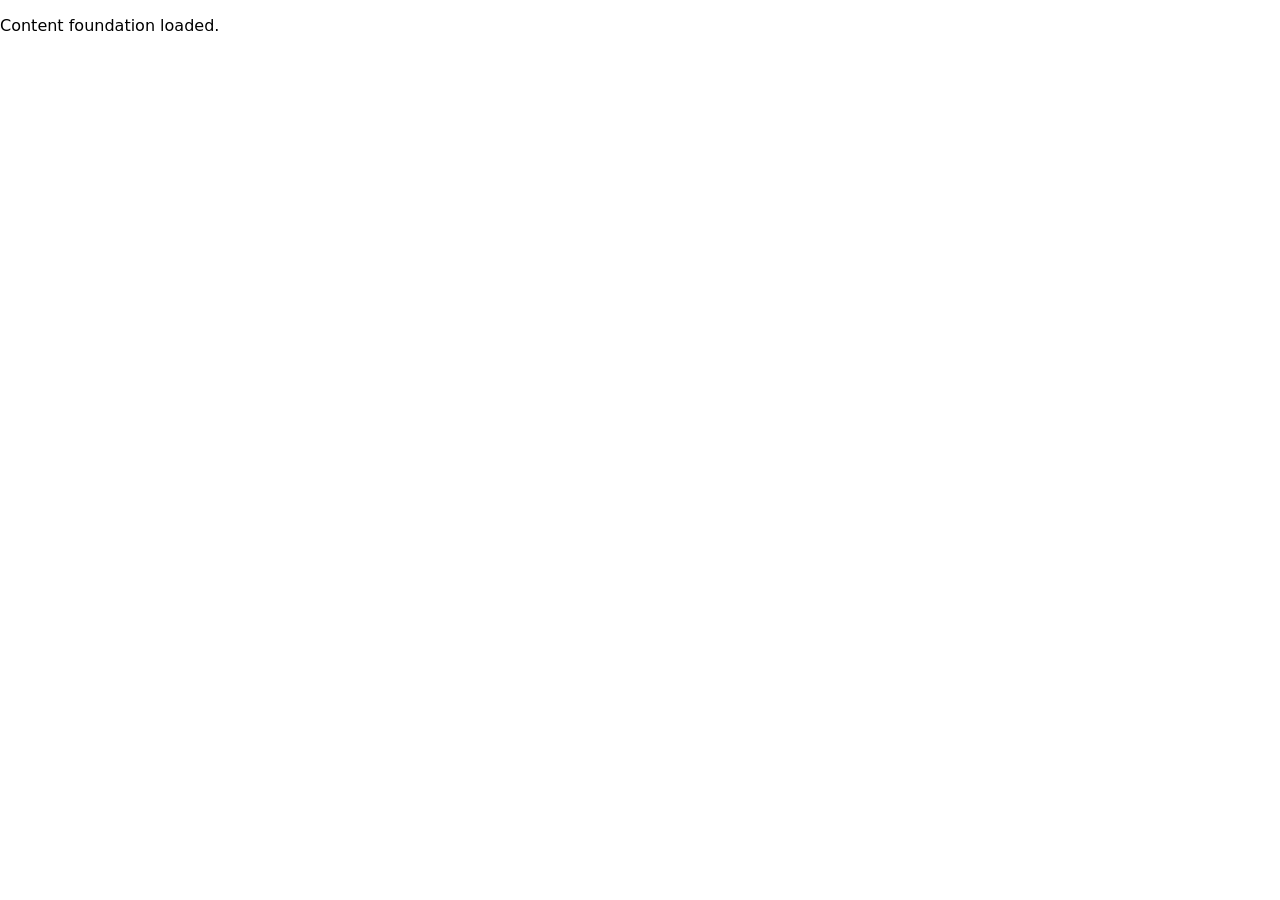
==== index.html @ 55a8b9c8 "Add Phase 1 foundation nad remove v1 Specification" ====
<!doctype html>
<html lang="en">
  <head>
    <meta charset="utf-8">
    <meta name="viewport" content="width=device-width, initial-scale=1">
    <title>Trinity Grade 7 Scales</title>
    <link rel="stylesheet" href="./styles.css">
  </head>
  <body>
    <main id="app" aria-label="Trinity Grade 7 Scales">
      <p>Content foundation loaded.</p>
    </main>
    <script type="module" src="./app.js"></script>
  </body>
</html>
---- styles.css ----
/*
 * Phase 1 intentionally provides only a neutral application shell.
 * Practice-screen design belongs to Phase 4.
 */

:root {
  color-scheme: light;
  font-family: system-ui, sans-serif;
}

body {
  margin: 0;
}
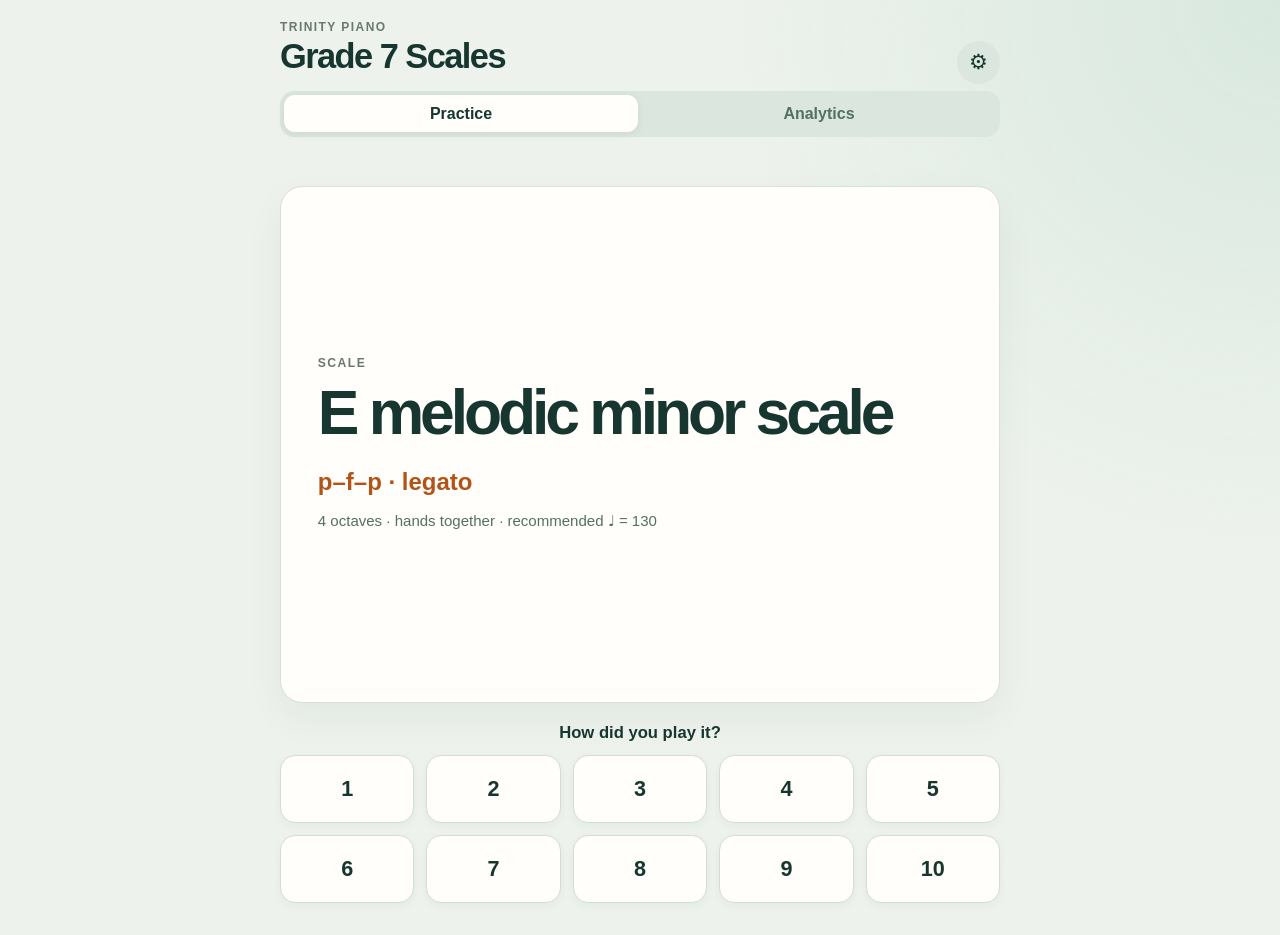
==== commit 0cc4b1c6: "Complete Trinity Grade 7 scales PWA" ====
--- a/index.html
+++ b/index.html
@@ -3,13 +3,80 @@
   <head>
     <meta charset="utf-8">
     <meta name="viewport" content="width=device-width, initial-scale=1">
+    <meta name="theme-color" content="#17362f">
+    <meta name="description" content="A focused Trinity Grade 7 Piano scales practice companion.">
     <title>Trinity Grade 7 Scales</title>
     <link rel="stylesheet" href="./styles.css">
+    <link rel="manifest" href="./manifest.webmanifest">
+    <link rel="icon" href="./icons/icon.svg" type="image/svg+xml">
+    <link rel="apple-touch-icon" href="./icons/icon.svg">
   </head>
   <body>
-    <main id="app" aria-label="Trinity Grade 7 Scales">
-      <p>Content foundation loaded.</p>
+    <main class="app-shell" aria-label="Trinity Grade 7 Scales practice app">
+      <header class="app-header">
+        <p class="eyebrow">Trinity Piano</p>
+        <div class="header-row">
+          <h1>Grade 7 Scales</h1>
+          <button class="icon-button" id="settings-button" type="button" aria-label="Open settings">⚙</button>
+        </div>
+        <nav class="view-tabs" aria-label="Main navigation">
+          <button id="practice-tab" type="button" role="tab" aria-selected="true">Practice</button>
+          <button id="analytics-tab" type="button" role="tab" aria-selected="false">Analytics</button>
+        </nav>
+      </header>
+
+      <p id="app-status" class="app-status" role="status" aria-live="polite"></p>
+
+      <section id="practice-view" class="practice-view" role="tabpanel" aria-labelledby="practice-tab">
+        <div class="practice-card">
+          <p id="card-category" class="card-category"></p>
+          <h2 id="card-name" class="card-name">Loading your first request…</h2>
+          <p id="card-conditions" class="card-conditions"></p>
+          <p id="card-details" class="card-details"></p>
+        </div>
+
+        <section class="score-section" aria-labelledby="score-heading">
+          <p id="score-heading" class="score-heading">How did you play it?</p>
+          <div class="score-grid" id="score-grid">
+            <button type="button" data-score="1" aria-label="Score 1 out of 10">1</button>
+            <button type="button" data-score="2" aria-label="Score 2 out of 10">2</button>
+            <button type="button" data-score="3" aria-label="Score 3 out of 10">3</button>
+            <button type="button" data-score="4" aria-label="Score 4 out of 10">4</button>
+            <button type="button" data-score="5" aria-label="Score 5 out of 10">5</button>
+            <button type="button" data-score="6" aria-label="Score 6 out of 10">6</button>
+            <button type="button" data-score="7" aria-label="Score 7 out of 10">7</button>
+            <button type="button" data-score="8" aria-label="Score 8 out of 10">8</button>
+            <button type="button" data-score="9" aria-label="Score 9 out of 10">9</button>
+            <button type="button" data-score="10" aria-label="Score 10 out of 10">10</button>
+          </div>
+        </section>
+      </section>
+
+      <section id="analytics-view" class="analytics-view" role="tabpanel" aria-labelledby="analytics-tab" hidden>
+        <div id="analytics-content"></div>
+      </section>
     </main>
+
+    <dialog id="settings-dialog" aria-labelledby="settings-title">
+      <form method="dialog" class="settings-panel">
+        <div class="dialog-heading">
+          <h2 id="settings-title">Settings</h2>
+          <button type="submit" class="icon-button" aria-label="Close settings">×</button>
+        </div>
+        <label class="toggle-row" for="speech-enabled">
+          <span>
+            <strong>Speak requests</strong>
+            <small>Uses a local device voice when one is available.</small>
+          </span>
+          <input id="speech-enabled" type="checkbox" checked>
+        </label>
+        <div class="settings-danger">
+          <strong>Reset practice history</strong>
+          <p>This permanently clears scores, review history, and the first-pass queue from this device.</p>
+          <button id="reset-button" class="secondary-button" type="button">Reset history</button>
+        </div>
+      </form>
+    </dialog>
     <script type="module" src="./app.js"></script>
   </body>
 </html>
--- a/styles.css
+++ b/styles.css
@@ -1,13 +1,101 @@
-/*
- * Phase 1 intentionally provides only a neutral application shell.
- * Practice-screen design belongs to Phase 4.
- */
-
 :root {
   color-scheme: light;
-  font-family: system-ui, sans-serif;
+  font-family: ui-rounded, "Avenir Next", Avenir, "Segoe UI", sans-serif;
+  color: #17362f;
+  background: #edf2ec;
 }
+
+* { box-sizing: border-box; }
 
 body {
   margin: 0;
+  min-width: 320px;
+  min-height: 100dvh;
+  background:
+    radial-gradient(circle at 100% 0%, #d8e8df 0, transparent 34rem),
+    #edf2ec;
 }
+
+button, input { font: inherit; }
+
+button { cursor: pointer; }
+
+button:focus-visible, input:focus-visible, summary:focus-visible {
+  outline: 3px solid #bf661f;
+  outline-offset: 3px;
+}
+
+.app-shell {
+  width: min(100%, 48rem);
+  min-height: 100dvh;
+  margin: 0 auto;
+  padding: 1.25rem 1rem calc(2rem + env(safe-area-inset-bottom));
+}
+
+.app-header { padding: env(safe-area-inset-top) 0 1rem; }
+.eyebrow { margin: 0; color: #6a796f; font-size: .75rem; font-weight: 750; letter-spacing: .12em; text-transform: uppercase; }
+.header-row { display: flex; align-items: center; justify-content: space-between; gap: 1rem; }
+.header-row h1 { margin: .2rem 0 .9rem; font-size: clamp(1.55rem, 6vw, 2.15rem); letter-spacing: -.045em; }
+.icon-button { border: 0; border-radius: 999px; width: 2.7rem; height: 2.7rem; background: #dbe6df; color: #17362f; font-size: 1.3rem; }
+.icon-button:hover { background: #ccdcd2; }
+
+.view-tabs { display: grid; grid-template-columns: 1fr 1fr; gap: .3rem; padding: .28rem; border-radius: .9rem; background: #dbe6df; }
+.view-tabs button { border: 0; border-radius: .68rem; padding: .6rem; background: transparent; color: #527064; font-weight: 700; }
+.view-tabs button[aria-selected="true"] { background: #fffefa; color: #17362f; box-shadow: 0 2px 8px #17362f14; }
+
+.app-status { min-height: 1.25rem; margin: .25rem 0 .55rem; color: #527064; font-size: .86rem; }
+.app-status[data-type="error"] { color: #9b312a; font-weight: 650; }
+
+.practice-view { display: grid; min-height: calc(100dvh - 11.4rem); grid-template-rows: 1fr auto; gap: 1rem; }
+.practice-card { display: flex; flex-direction: column; justify-content: center; min-height: 18rem; padding: 1.55rem; border: 1px solid #d7dfd8; border-radius: 1.4rem; background: #fffefa; box-shadow: 0 15px 38px #17362f0d; }
+.card-category { margin: 0 0 .7rem; color: #6a796f; font-size: .76rem; font-weight: 750; letter-spacing: .12em; text-transform: uppercase; }
+.card-name { margin: 0; font-size: clamp(2rem, 10vw, 3.9rem); line-height: 1.02; letter-spacing: -.065em; text-wrap: balance; }
+.card-conditions { margin: 1.45rem 0 0; color: #b25418; font-size: clamp(1.18rem, 5vw, 1.5rem); font-weight: 760; }
+.card-details { margin: .9rem 0 0; color: #527064; font-size: .94rem; line-height: 1.5; }
+
+.score-section { padding: .25rem 0 0; }
+.score-heading { margin: 0 0 .75rem; font-size: 1.04rem; font-weight: 750; text-align: center; }
+.score-grid { display: grid; grid-template-columns: repeat(5, 1fr); gap: .55rem; }
+.score-grid button { min-height: 3.75rem; border: 1px solid #d1ddd4; border-radius: .95rem; background: #fffefa; color: #17362f; font-size: 1.35rem; font-weight: 780; box-shadow: 0 3px 8px #17362f0b; transition: transform .1s ease, background .1s ease; }
+.score-grid button:hover:not(:disabled) { background: #e1ece4; transform: translateY(-1px); }
+.score-grid button:active:not(:disabled) { transform: translateY(1px); background: #cbded2; }
+.score-grid button:disabled { cursor: wait; color: #8a9b91; background: #edf2ec; }
+
+.analytics-view { padding: .5rem 0 1rem; }
+.analytics-overview, .analytics-section, .exact-card-details { margin: 0 0 .9rem; padding: 1.15rem; border: 1px solid #d7dfd8; border-radius: 1.1rem; background: #fffefa; }
+.analytics-overview h2, .analytics-section h3 { margin: 0 0 1rem; letter-spacing: -.025em; }
+.analytics-section h3 { font-size: 1.05rem; }
+.metrics-grid { display: grid; grid-template-columns: 1fr 1fr; gap: .7rem; }
+.metric { min-height: 5.2rem; padding: .75rem; border-radius: .8rem; background: #edf2ec; }
+.metric strong { display: block; font-size: 1.55rem; letter-spacing: -.04em; }
+.metric span { color: #527064; font-size: .76rem; line-height: 1.25; }
+.analytics-list { margin: 0; padding: 0; list-style: none; }
+.analytics-row { display: flex; justify-content: space-between; gap: 1rem; padding: .65rem 0; border-top: 1px solid #e5ebe6; font-size: .92rem; line-height: 1.3; }
+.analytics-row:first-child { border-top: 0; padding-top: 0; }
+.analytics-result { flex: 0 0 auto; color: #527064; font-variant-numeric: tabular-nums; white-space: nowrap; }
+.exact-card-details summary { cursor: pointer; font-weight: 750; }
+.exact-card-details .analytics-list { margin-top: 1rem; }
+
+dialog { width: min(calc(100% - 2rem), 30rem); border: 0; border-radius: 1.15rem; padding: 0; color: #17362f; box-shadow: 0 22px 70px #17362f55; }
+dialog::backdrop { background: #17362f66; }
+.settings-panel { padding: 1.15rem; background: #fffefa; }
+.dialog-heading { display: flex; align-items: center; justify-content: space-between; }
+.dialog-heading h2 { margin: 0; font-size: 1.35rem; }
+.toggle-row { display: flex; align-items: center; justify-content: space-between; gap: 1rem; margin: 1.3rem 0; padding: 1rem; border-radius: .9rem; background: #edf2ec; }
+.toggle-row strong, .toggle-row small { display: block; }
+.toggle-row small { margin-top: .2rem; color: #527064; line-height: 1.35; }
+.toggle-row input { inline-size: 1.25rem; block-size: 1.25rem; accent-color: #b25418; }
+.settings-danger { padding-top: 1rem; border-top: 1px solid #e1e8e2; }
+.settings-danger p { margin: .45rem 0 .8rem; color: #527064; font-size: .88rem; line-height: 1.4; }
+.secondary-button { border: 1px solid #b96055; border-radius: .7rem; padding: .62rem .85rem; background: transparent; color: #92362d; font-weight: 720; }
+
+@media (min-width: 44rem) {
+  .app-shell { padding-inline: 1.5rem; }
+  .practice-card { min-height: 23rem; padding: 2.3rem; }
+  .score-grid { gap: .75rem; }
+  .score-grid button { min-height: 4.25rem; }
+}
+
+@media (prefers-reduced-motion: reduce) {
+  *, *::before, *::after { scroll-behavior: auto !important; transition: none !important; }
+}
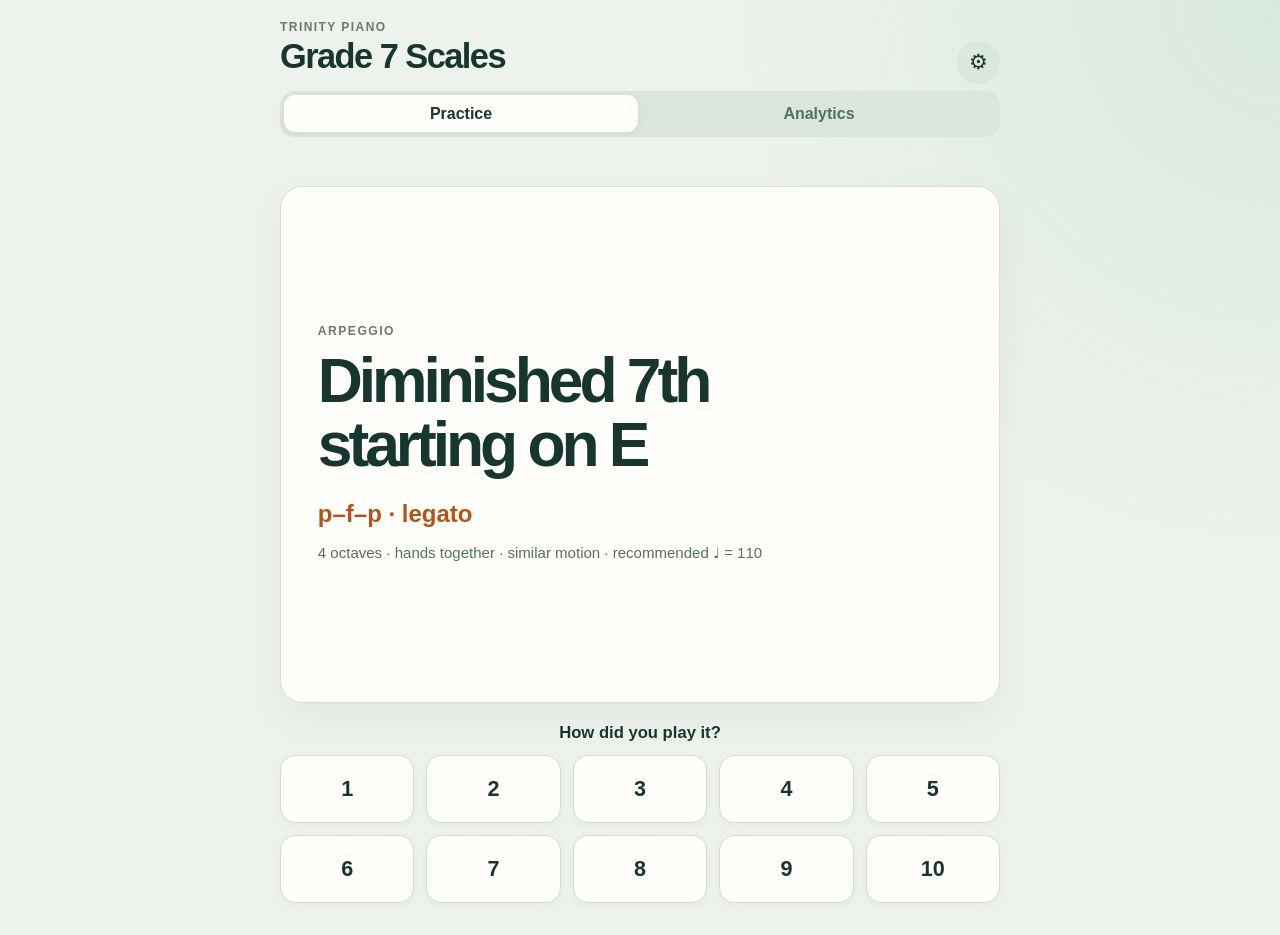
==== commit 49ce225e: "Polish fullscreen PWA icons" ====
--- a/index.html
+++ b/index.html
@@ -5,11 +5,14 @@
     <meta name="viewport" content="width=device-width, initial-scale=1">
     <meta name="theme-color" content="#17362f">
     <meta name="description" content="A focused Trinity Grade 7 Piano scales practice companion.">
+    <meta name="mobile-web-app-capable" content="yes">
+    <meta name="apple-mobile-web-app-capable" content="yes">
+    <meta name="apple-mobile-web-app-status-bar-style" content="black-translucent">
     <title>Trinity Grade 7 Scales</title>
     <link rel="stylesheet" href="./styles.css">
     <link rel="manifest" href="./manifest.webmanifest">
-    <link rel="icon" href="./icons/icon.svg" type="image/svg+xml">
-    <link rel="apple-touch-icon" href="./icons/icon.svg">
+    <link rel="icon" href="./icons/icon-192.png" sizes="192x192" type="image/png">
+    <link rel="apple-touch-icon" href="./icons/icon-192.png" sizes="192x192">
   </head>
   <body>
     <main class="app-shell" aria-label="Trinity Grade 7 Scales practice app">
